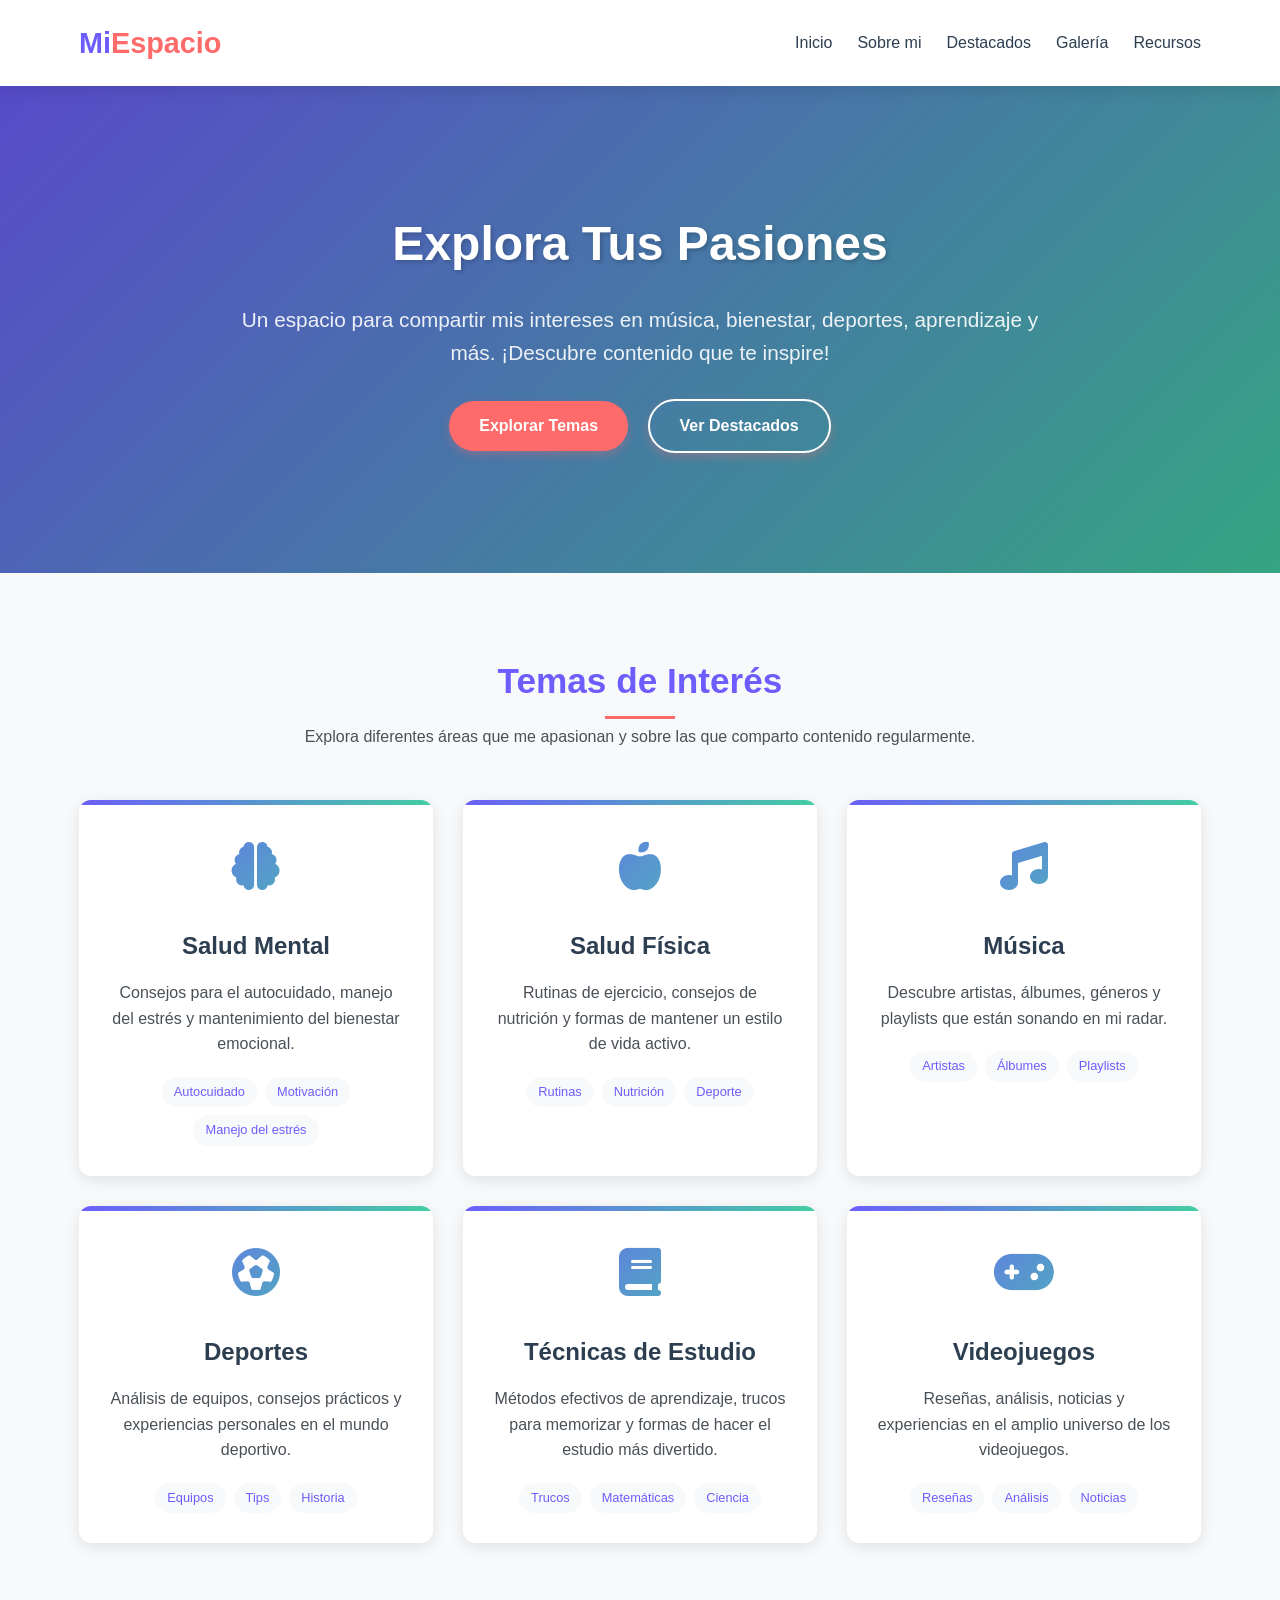
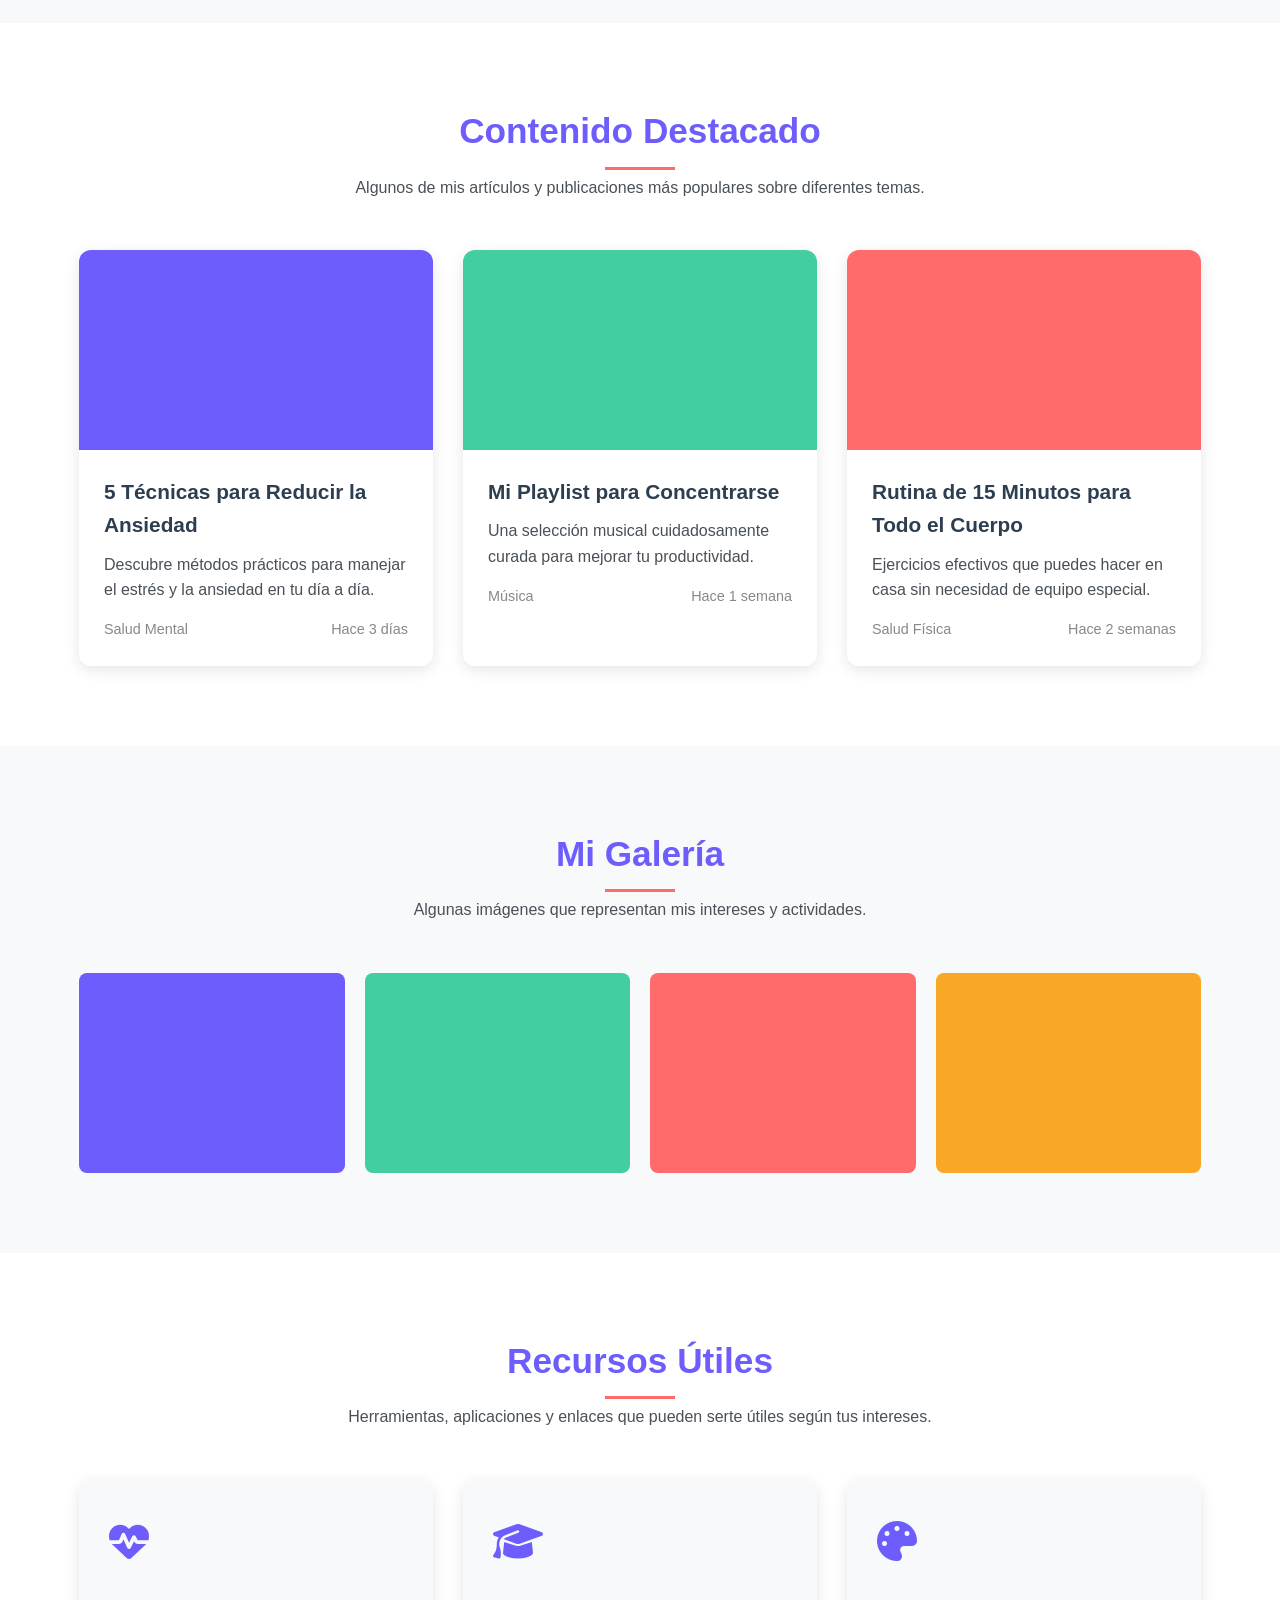
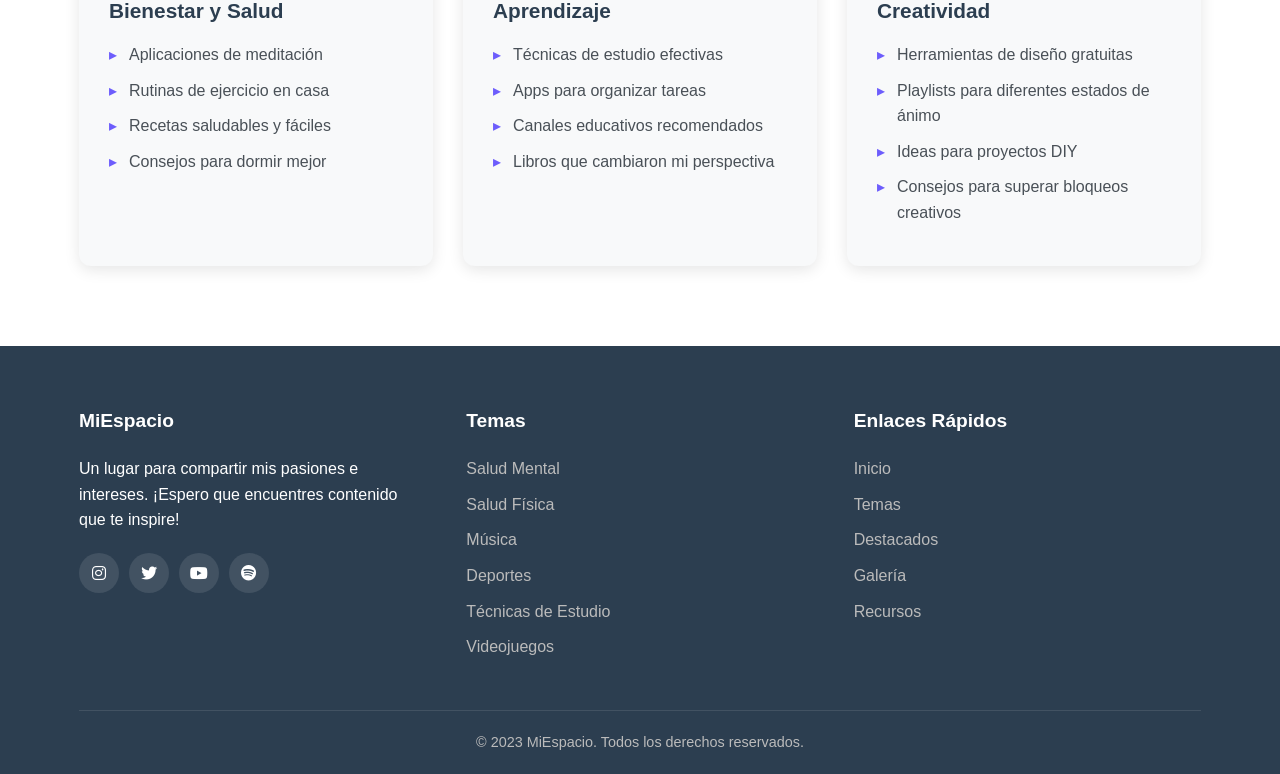
==== index.html @ 71ef2c60 "Add files via upload" ====
<!DOCTYPE html>
<html lang="es">
<head>
    <meta charset="UTF-8">
    <meta name="viewport" content="width=device-width, initial-scale=1.0">
    <title>D'Moda</title>
    <link rel="stylesheet" href="https://cdnjs.cloudflare.com/ajax/libs/font-awesome/6.4.0/css/all.min.css">
    <link rel="stylesheet" href="style.css">

</head>
<body>
    <!-- Encabezado -->
    <header>
        <div class="container">
            <div class="header-container">
                <a href="#" class="logo">Mi<span>Espacio</span></a>
                <ul class="nav-menu">
                    <li class="nav-item"><a href="#" class="nav-link">Inicio</a></li>
                    <li class="nav-item"><a href="#" class="nav-link">Sobre mi</a></li>
                    <li class="nav-item"><a href="#" class="nav-link">Destacados</a></li>
                    <li class="nav-item"><a href="#" class="nav-link">Galería</a></li>
                    <li class="nav-item"><a href="#" class="nav-link">Recursos</a></li>
                </ul>
            </div>
        </div>
    </header>

    <!-- Hero Section -->
    <div class="hero">
        <div class="container">
            <div class="hero-content">
                <h1 class="hero-title">Explora Tus Pasiones</h1>
                <p class="hero-text">Un espacio para compartir mis intereses en música, bienestar, deportes, aprendizaje y más. ¡Descubre contenido que te inspire!</p>
                <a href="#" class="btn">Explorar Temas</a>
                <a href="#" class="btn btn-outline">Ver Destacados</a>
            </div>
        </div>
    </div>

    <!-- Temas/Categorías -->
    <div class="section">
        <div class="container">
            <div class="section-title">
                <h2>Temas de Interés</h2>
                <p>Explora diferentes áreas que me apasionan y sobre las que comparto contenido regularmente.</p>
            </div>
            <div class="categories-grid">
                <div class="category-card">
                    <div class="category-icon">
                        <i class="fas fa-brain"></i>
                    </div>
                    <h3>Salud Mental</h3>
                    <p>Consejos para el autocuidado, manejo del estrés y mantenimiento del bienestar emocional.</p>
                    <div class="category-tags">
                        <span class="tag">Autocuidado</span>
                        <span class="tag">Motivación</span>
                        <span class="tag">Manejo del estrés</span>
                    </div>
                </div>
                <div class="category-card">
                    <div class="category-icon">
                        <i class="fas fa-apple-alt"></i>
                    </div>
                    <h3>Salud Física</h3>
                    <p>Rutinas de ejercicio, consejos de nutrición y formas de mantener un estilo de vida activo.</p>
                    <div class="category-tags">
                        <span class="tag">Rutinas</span>
                        <span class="tag">Nutrición</span>
                        <span class="tag">Deporte</span>
                    </div>
                </div>
                <div class="category-card">
                    <div class="category-icon">
                        <i class="fas fa-music"></i>
                    </div>
                    <h3>Música</h3>
                    <p>Descubre artistas, álbumes, géneros y playlists que están sonando en mi radar.</p>
                    <div class="category-tags">
                        <span class="tag">Artistas</span>
                        <span class="tag">Álbumes</span>
                        <span class="tag">Playlists</span>
                    </div>
                </div>
                <div class="category-card">
                    <div class="category-icon">
                        <i class="fas fa-futbol"></i>
                    </div>
                    <h3>Deportes</h3>
                    <p>Análisis de equipos, consejos prácticos y experiencias personales en el mundo deportivo.</p>
                    <div class="category-tags">
                        <span class="tag">Equipos</span>
                        <span class="tag">Tips</span>
                        <span class="tag">Historia</span>
                    </div>
                </div>
                <div class="category-card">
                    <div class="category-icon">
                        <i class="fas fa-book"></i>
                    </div>
                    <h3>Técnicas de Estudio</h3>
                    <p>Métodos efectivos de aprendizaje, trucos para memorizar y formas de hacer el estudio más divertido.</p>
                    <div class="category-tags">
                        <span class="tag">Trucos</span>
                        <span class="tag">Matemáticas</span>
                        <span class="tag">Ciencia</span>
                    </div>
                </div>
                <div class="category-card">
                    <div class="category-icon">
                        <i class="fas fa-gamepad"></i>
                    </div>
                    <h3>Videojuegos</h3>
                    <p>Reseñas, análisis, noticias y experiencias en el amplio universo de los videojuegos.</p>
                    <div class="category-tags">
                        <span class="tag">Reseñas</span>
                        <span class="tag">Análisis</span>
                        <span class="tag">Noticias</span>
                    </div>
                </div>
            </div>
        </div>
    </div>

    <!-- Destacados -->
    <div class="section resources">
        <div class="container">
            <div class="section-title">
                <h2>Contenido Destacado</h2>
                <p>Algunos de mis artículos y publicaciones más populares sobre diferentes temas.</p>
            </div>
            <div class="featured-grid">
                <div class="featured-card">
                    <div class="featured-img" style="background-color: #6d5dfc;"></div>
                    <div class="featured-content">
                        <h3>5 Técnicas para Reducir la Ansiedad</h3>
                        <p>Descubre métodos prácticos para manejar el estrés y la ansiedad en tu día a día.</p>
                        <div class="featured-meta">
                            <span>Salud Mental</span>
                            <span>Hace 3 días</span>
                        </div>
                    </div>
                </div>
                <div class="featured-card">
                    <div class="featured-img" style="background-color: #43cea2;"></div>
                    <div class="featured-content">
                        <h3>Mi Playlist para Concentrarse</h3>
                        <p>Una selección musical cuidadosamente curada para mejorar tu productividad.</p>
                        <div class="featured-meta">
                            <span>Música</span>
                            <span>Hace 1 semana</span>
                        </div>
                    </div>
                </div>
                <div class="featured-card">
                    <div class="featured-img" style="background-color: #ff6b6b;"></div>
                    <div class="featured-content">
                        <h3>Rutina de 15 Minutos para Todo el Cuerpo</h3>
                        <p>Ejercicios efectivos que puedes hacer en casa sin necesidad de equipo especial.</p>
                        <div class="featured-meta">
                            <span>Salud Física</span>
                            <span>Hace 2 semanas</span>
                        </div>
                    </div>
                </div>
            </div>
        </div>
    </div>

    <!-- Galería -->
    <div class="section">
        <div class="container">
            <div class="section-title">
                <h2>Mi Galería</h2>
                <p>Algunas imágenes que representan mis intereses y actividades.</p>
            </div>
            <div class="gallery-grid">
                <div class="gallery-item">
                    <div class="gallery-img" style="background-color: #6d5dfc;"></div>
                    <div class="gallery-overlay">
                        <i class="fas fa-search-plus"></i>
                    </div>
                </div>
                <div class="gallery-item">
                    <div class="gallery-img" style="background-color: #43cea2;"></div>
                    <div class="gallery-overlay">
                        <i class="fas fa-search-plus"></i>
                    </div>
                </div>
                <div class="gallery-item">
                    <div class="gallery-img" style="background-color: #ff6b6b;"></div>
                    <div class="gallery-overlay">
                        <i class="fas fa-search-plus"></i>
                    </div>
                </div>
                <div class="gallery-item">
                    <div class="gallery-img" style="background-color: #f9a826;"></div>
                    <div class="gallery-overlay">
                        <i class="fas fa-search-plus"></i>
                    </div>
                </div>
            </div>
        </div>
    </div>

    <!-- Recursos -->
    <div class="section resources">
        <div class="container">
            <div class="section-title">
                <h2>Recursos Útiles</h2>
                <p>Herramientas, aplicaciones y enlaces que pueden serte útiles según tus intereses.</p>
            </div>
            <div class="resources-grid">
                <div class="resource-card">
                    <div class="resource-icon">
                        <i class="fas fa-heartbeat"></i>
                    </div>
                    <h3>Bienestar y Salud</h3>
                    <ul class="resource-links">
                        <li><a href="#">Aplicaciones de meditación</a></li>
                        <li><a href="#">Rutinas de ejercicio en casa</a></li>
                        <li><a href="#">Recetas saludables y fáciles</a></li>
                        <li><a href="#">Consejos para dormir mejor</a></li>
                    </ul>
                </div>
                <div class="resource-card">
                    <div class="resource-icon">
                        <i class="fas fa-graduation-cap"></i>
                    </div>
                    <h3>Aprendizaje</h3>
                    <ul class="resource-links">
                        <li><a href="#">Técnicas de estudio efectivas</a></li>
                        <li><a href="#">Apps para organizar tareas</a></li>
                        <li><a href="#">Canales educativos recomendados</a></li>
                        <li><a href="#">Libros que cambiaron mi perspectiva</a></li>
                    </ul>
                </div>
                <div class="resource-card">
                    <div class="resource-icon">
                        <i class="fas fa-palette"></i>
                    </div>
                    <h3>Creatividad</h3>
                    <ul class="resource-links">
                        <li><a href="#">Herramientas de diseño gratuitas</a></li>
                        <li><a href="#">Playlists para diferentes estados de ánimo</a></li>
                        <li><a href="#">Ideas para proyectos DIY</a></li>
                        <li><a href="#">Consejos para superar bloqueos creativos</a></li>
                    </ul>
                </div>
            </div>
        </div>
    </div>

    <!-- Pie de página -->
    <footer>
        <div class="container">
            <div class="footer-container">
                <div class="footer-col">
                    <h3>MiEspacio</h3>
                    <p>Un lugar para compartir mis pasiones e intereses. ¡Espero que encuentres contenido que te inspire!</p>
                    <div class="social-links">
                        <a href="#" class="social-link"><i class="fab fa-instagram"></i></a>
                        <a href="#" class="social-link"><i class="fab fa-twitter"></i></a>
                        <a href="#" class="social-link"><i class="fab fa-youtube"></i></a>
                        <a href="#" class="social-link"><i class="fab fa-spotify"></i></a>
                    </div>
                </div>
                <div class="footer-col">
                    <h3>Temas</h3>
                    <ul class="footer-links">
                        <li><a href="#">Salud Mental</a></li>
                        <li><a href="#">Salud Física</a></li>
                        <li><a href="#">Música</a></li>
                        <li><a href="#">Deportes</a></li>
                        <li><a href="#">Técnicas de Estudio</a></li>
                        <li><a href="#">Videojuegos</a></li>
                    </ul>
                </div>
                <div class="footer-col">
                    <h3>Enlaces Rápidos</h3>
                    <ul class="footer-links">
                        <li><a href="#">Inicio</a></li>
                        <li><a href="#">Temas</a></li>
                        <li><a href="#">Destacados</a></li>
                        <li><a href="#">Galería</a></li>
                        <li><a href="#">Recursos</a></li>
                    </ul>
                </div>

            </div>
            <div class="copyright">
                <p>&copy; 2023 MiEspacio. Todos los derechos reservados.</p>
            </div>
        </div>
    </footer>
</body>
</html>
---- style.css ----
:root {
            --primary: #6d5dfc;
            --secondary: #43cea2;
            --accent: #ff6b6b;
            --light: #f8f9fa;
            --dark: #2c3e50;
            --text: #495057;
            --white: #ffffff;
            --shadow: 0 4px 15px rgba(0, 0, 0, 0.1);
            --transition: all 0.3s ease;
            --gradient: linear-gradient(135deg, var(--primary), var(--secondary));
        }
        
        * {
            margin: 0;
            padding: 0;
            box-sizing: border-box;
        }
        
        body {
            font-family: 'Segoe UI', Tahoma, Geneva, Verdana, sans-serif;
            line-height: 1.6;
            color: var(--text);
            background-color: var(--light);
        }
        
        .container {
            width: 90%;
            max-width: 1200px;
            margin: 0 auto;
            padding: 0 15px;
        }
        
        /* Encabezado */
        header {
            background-color: var(--white);
            box-shadow: var(--shadow);
            position: sticky;
            top: 0;
            z-index: 100;
        }
        
        .header-container {
            display: flex;
            justify-content: space-between;
            align-items: center;
            padding: 20px 0;
        }
        
        .logo {
            font-size: 1.8rem;
            font-weight: 700;
            color: var(--primary);
            text-decoration: none;
        }
        
        .logo span {
            color: var(--accent);
        }
        
        .nav-menu {
            display: flex;
            list-style: none;
        }
        
        .nav-item {
            margin-left: 25px;
        }
        
        .nav-link {
            text-decoration: none;
            color: var(--dark);
            font-weight: 500;
            transition: var(--transition);
            position: relative;
        }
        
        .nav-link:hover {
            color: var(--primary);
        }
        
        .nav-link::after {
            content: '';
            position: absolute;
            width: 0;
            height: 2px;
            bottom: -5px;
            left: 0;
            background-color: var(--primary);
            transition: var(--transition);
        }
        
        .nav-link:hover::after {
            width: 100%;
        }
        
        /* Hero Section */
        .hero {
            background: var(--gradient), url('https://source.unsplash.com/random/1600x900') no-repeat center center/cover;
            color: var(--white);
            padding: 120px 0;
            text-align: center;
            position: relative;
            overflow: hidden;
        }
        
        .hero::before {
            content: '';
            position: absolute;
            top: 0;
            left: 0;
            width: 100%;
            height: 100%;
            background: rgba(0, 0, 0, 0.2);
        }
        
        .hero-content {
            max-width: 800px;
            margin: 0 auto;
            position: relative;
            z-index: 1;
        }
        
        .hero-title {
            font-size: 3rem;
            margin-bottom: 20px;
            text-shadow: 2px 2px 4px rgba(0, 0, 0, 0.2);
        }
        
        .hero-text {
            font-size: 1.3rem;
            margin-bottom: 30px;
            opacity: 0.9;
        }
        
        .btn {
            display: inline-block;
            background-color: var(--accent);
            color: var(--white);
            padding: 12px 30px;
            border-radius: 50px;
            text-decoration: none;
            font-weight: 600;
            transition: var(--transition);
            border: none;
            cursor: pointer;
            box-shadow: 0 4px 10px rgba(255, 107, 107, 0.3);
        }
        
        .btn:hover {
            background-color: #ff5252;
            transform: translateY(-3px);
            box-shadow: 0 6px 15px rgba(255, 107, 107, 0.4);
        }
        
        .btn-outline {
            background-color: transparent;
            border: 2px solid var(--white);
            margin-left: 15px;
        }
        
        .btn-outline:hover {
            background-color: var(--white);
            color: var(--primary);
        }
        
        /* Secciones generales */
        .section {
            padding: 80px 0;
        }
        
        .section-title {
            text-align: center;
            margin-bottom: 50px;
        }
        
        .section-title h2 {
            font-size: 2.2rem;
            color: var(--primary);
            margin-bottom: 15px;
            position: relative;
            display: inline-block;
        }
        
        .section-title h2::after {
            content: '';
            position: absolute;
            width: 70px;
            height: 3px;
            background-color: var(--accent);
            bottom: -10px;
            left: 50%;
            transform: translateX(-50%);
        }
        
        .section-title p {
            color: var(--text);
            max-width: 700px;
            margin: 0 auto;
        }
        
        /* Temas/Categorías */
        .categories-grid {
            display: grid;
            grid-template-columns: repeat(auto-fit, minmax(280px, 1fr));
            gap: 30px;
        }
        
        .category-card {
            background-color: var(--white);
            border-radius: 12px;
            padding: 30px;
            box-shadow: var(--shadow);
            transition: var(--transition);
            text-align: center;
            position: relative;
            overflow: hidden;
        }
        
        .category-card::before {
            content: '';
            position: absolute;
            top: 0;
            left: 0;
            width: 100%;
            height: 5px;
            background: var(--gradient);
        }
        
        .category-card:hover {
            transform: translateY(-10px);
            box-shadow: 0 15px 30px rgba(0, 0, 0, 0.15);
        }
        
        .category-icon {
            font-size: 3rem;
            margin-bottom: 20px;
            background: var(--gradient);
            -webkit-background-clip: text;
            background-clip: text;
            color: transparent;
        }
        
        .category-card h3 {
            font-size: 1.5rem;
            margin-bottom: 15px;
            color: var(--dark);
        }
        
        .category-card p {
            margin-bottom: 20px;
        }
        
        .category-tags {
            display: flex;
            flex-wrap: wrap;
            justify-content: center;
            gap: 8px;
        }
        
        .tag {
            background-color: var(--light);
            color: var(--primary);
            padding: 5px 12px;
            border-radius: 20px;
            font-size: 0.8rem;
            font-weight: 500;
        }
        
        /* Destacados */
        .featured-grid {
            display: grid;
            grid-template-columns: repeat(auto-fit, minmax(300px, 1fr));
            gap: 30px;
        }
        
        .featured-card {
            background-color: var(--white);
            border-radius: 12px;
            overflow: hidden;
            box-shadow: var(--shadow);
            transition: var(--transition);
        }
        
        .featured-card:hover {
            transform: translateY(-5px);
            box-shadow: 0 15px 30px rgba(0, 0, 0, 0.15);
        }
        
        .featured-img {
            height: 200px;
            background-color: #ddd;
            background-size: cover;
            background-position: center;
        }
        
        .featured-content {
            padding: 25px;
        }
        
        .featured-content h3 {
            font-size: 1.3rem;
            margin-bottom: 10px;
            color: var(--dark);
        }
        
        .featured-content p {
            margin-bottom: 15px;
            color: var(--text);
        }
        
        .featured-meta {
            display: flex;
            justify-content: space-between;
            color: #888;
            font-size: 0.9rem;
        }
        
        /* Galería */
        .gallery-grid {
            display: grid;
            grid-template-columns: repeat(auto-fill, minmax(250px, 1fr));
            gap: 20px;
        }
        
        .gallery-item {
            height: 200px;
            border-radius: 8px;
            overflow: hidden;
            position: relative;
            cursor: pointer;
        }
        
        .gallery-img {
            width: 100%;
            height: 100%;
            object-fit: cover;
            transition: var(--transition);
        }
        
        .gallery-item:hover .gallery-img {
            transform: scale(1.1);
        }
        
        .gallery-overlay {
            position: absolute;
            top: 0;
            left: 0;
            width: 100%;
            height: 100%;
            background: rgba(0, 0, 0, 0.5);
            display: flex;
            align-items: center;
            justify-content: center;
            opacity: 0;
            transition: var(--transition);
        }
        
        .gallery-item:hover .gallery-overlay {
            opacity: 1;
        }
        
        .gallery-overlay i {
            color: white;
            font-size: 2rem;
        }
        
        /* Recursos */
        .resources {
            background-color: var(--white);
        }
        
        .resources-grid {
            display: grid;
            grid-template-columns: repeat(auto-fit, minmax(300px, 1fr));
            gap: 30px;
        }
        
        .resource-card {
            background-color: var(--light);
            border-radius: 12px;
            padding: 30px;
            box-shadow: var(--shadow);
            transition: var(--transition);
        }
        
        .resource-card:hover {
            transform: translateY(-5px);
        }
        
        .resource-icon {
            font-size: 2.5rem;
            color: var(--primary);
            margin-bottom: 20px;
        }
        
        .resource-card h3 {
            font-size: 1.3rem;
            margin-bottom: 15px;
            color: var(--dark);
        }
        
        .resource-links {
            list-style: none;
        }
        
        .resource-links li {
            margin-bottom: 10px;
            padding-left: 20px;
            position: relative;
        }
        
        .resource-links li::before {
            content: '▸';
            position: absolute;
            left: 0;
            color: var(--primary);
        }
        
        .resource-links a {
            color: var(--text);
            text-decoration: none;
            transition: var(--transition);
        }
        
        .resource-links a:hover {
            color: var(--primary);
            padding-left: 5px;
        }
        
        /* Pie de página */
        footer {
            background-color: var(--dark);
            color: var(--white);
            padding: 60px 0 20px;
        }
        
        .footer-container {
            display: grid;
            grid-template-columns: repeat(auto-fit, minmax(200px, 1fr));
            gap: 40px;
            margin-bottom: 40px;
        }
        
        .footer-col h3 {
            color: var(--white);
            margin-bottom: 20px;
            font-size: 1.2rem;
        }
        
        .footer-links {
            list-style: none;
        }
        
        .footer-links li {
            margin-bottom: 10px;
        }
        
        .footer-links a {
            color: #bbb;
            text-decoration: none;
            transition: var(--transition);
        }
        
        .footer-links a:hover {
            color: var(--white);
            padding-left: 5px;
        }
        
        .social-links {
            display: flex;
            margin-top: 20px;
        }
        
        .social-link {
            width: 40px;
            height: 40px;
            border-radius: 50%;
            background-color: rgba(255, 255, 255, 0.1);
            display: flex;
            align-items: center;
            justify-content: center;
            margin-right: 10px;
            color: var(--white);
            text-decoration: none;
            transition: var(--transition);
        }
        
        .social-link:hover {
            background-color: var(--primary);
            transform: translateY(-3px);
        }
        
        .copyright {
            text-align: center;
            padding-top: 20px;
            border-top: 1px solid rgba(255, 255, 255, 0.1);
            color: #bbb;
            font-size: 0.9rem;
        }
        
        /* Responsive */
        @media (max-width: 768px) {
            .header-container {
                flex-direction: column;
                text-align: center;
            }
            
            .nav-menu {
                margin-top: 20px;
                flex-wrap: wrap;
                justify-content: center;
            }
            
            .nav-item {
                margin: 0 10px 10px;
            }
            
            .hero-title {
                font-size: 2.2rem;
            }
            
            .hero-text {
                font-size: 1.1rem;
            }
            
            .btn-outline {
                margin-left: 0;
                margin-top: 15px;
                display: block;
            }
        }
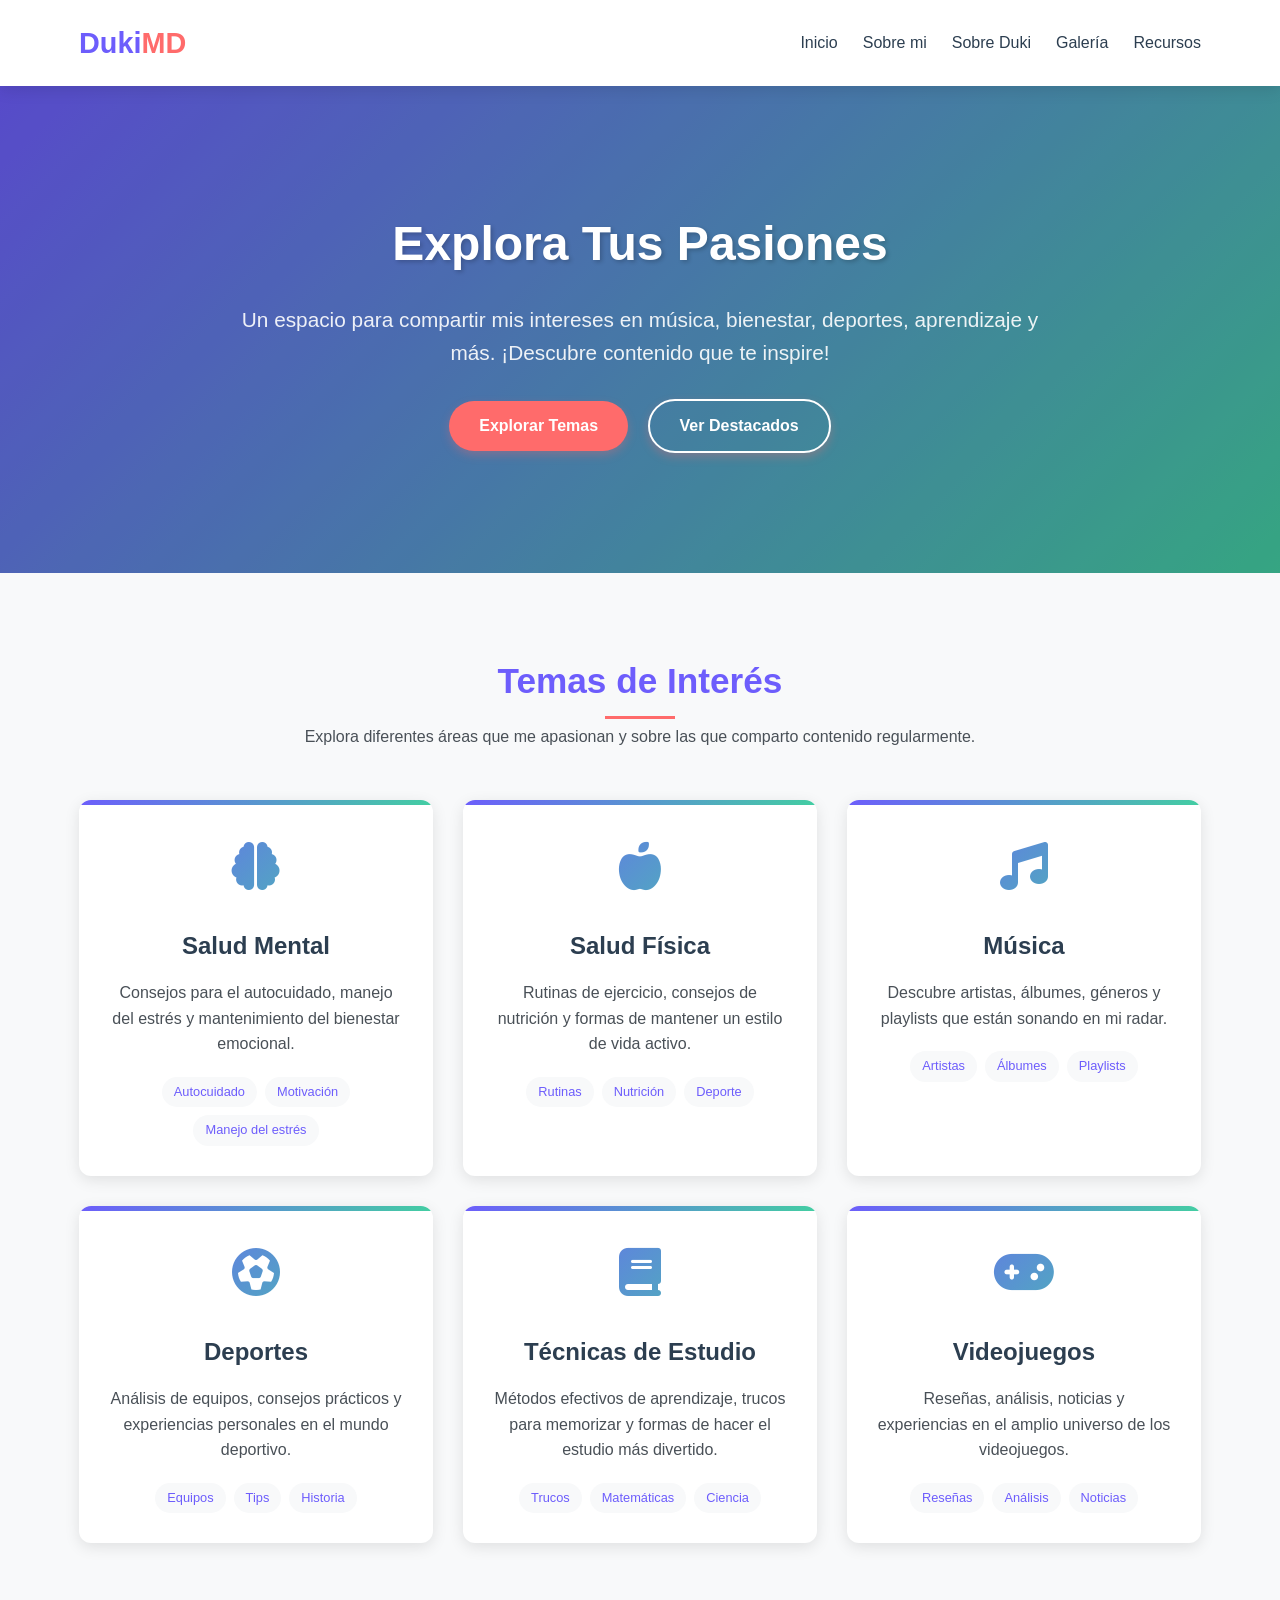
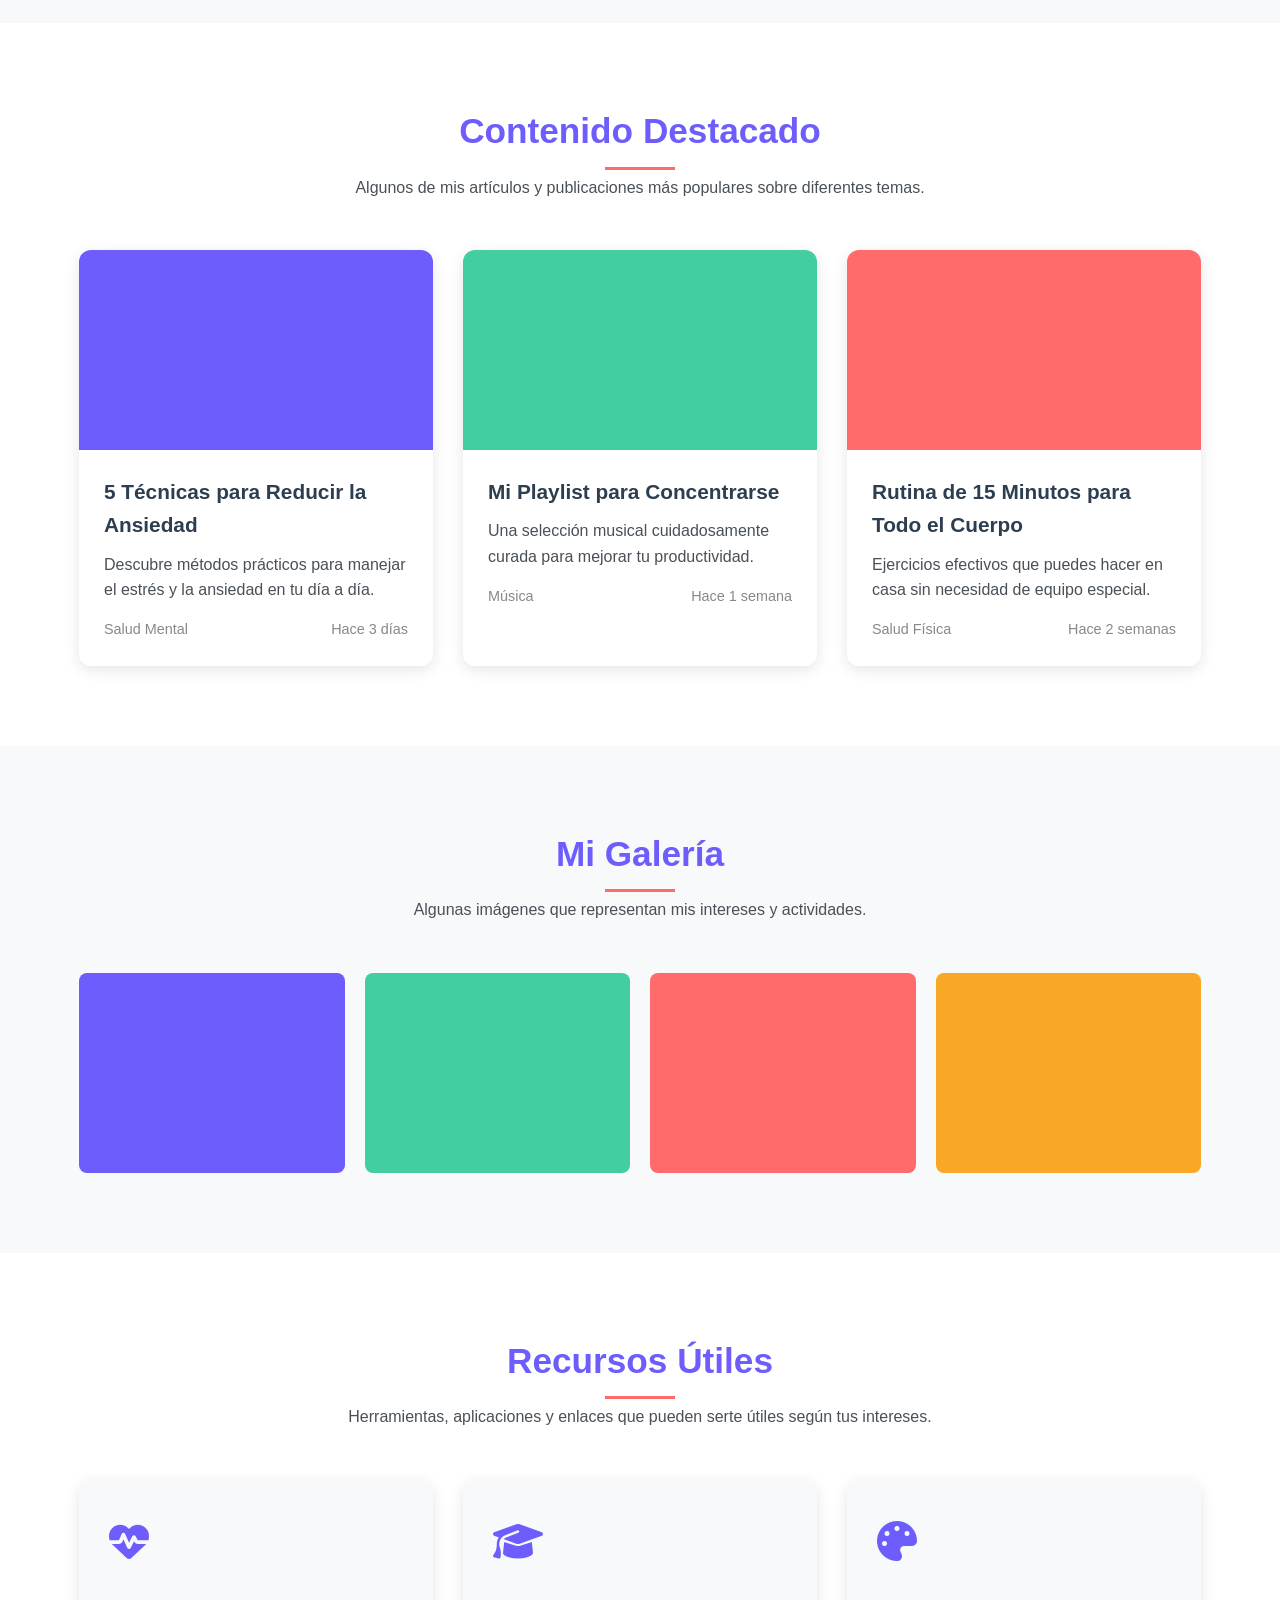
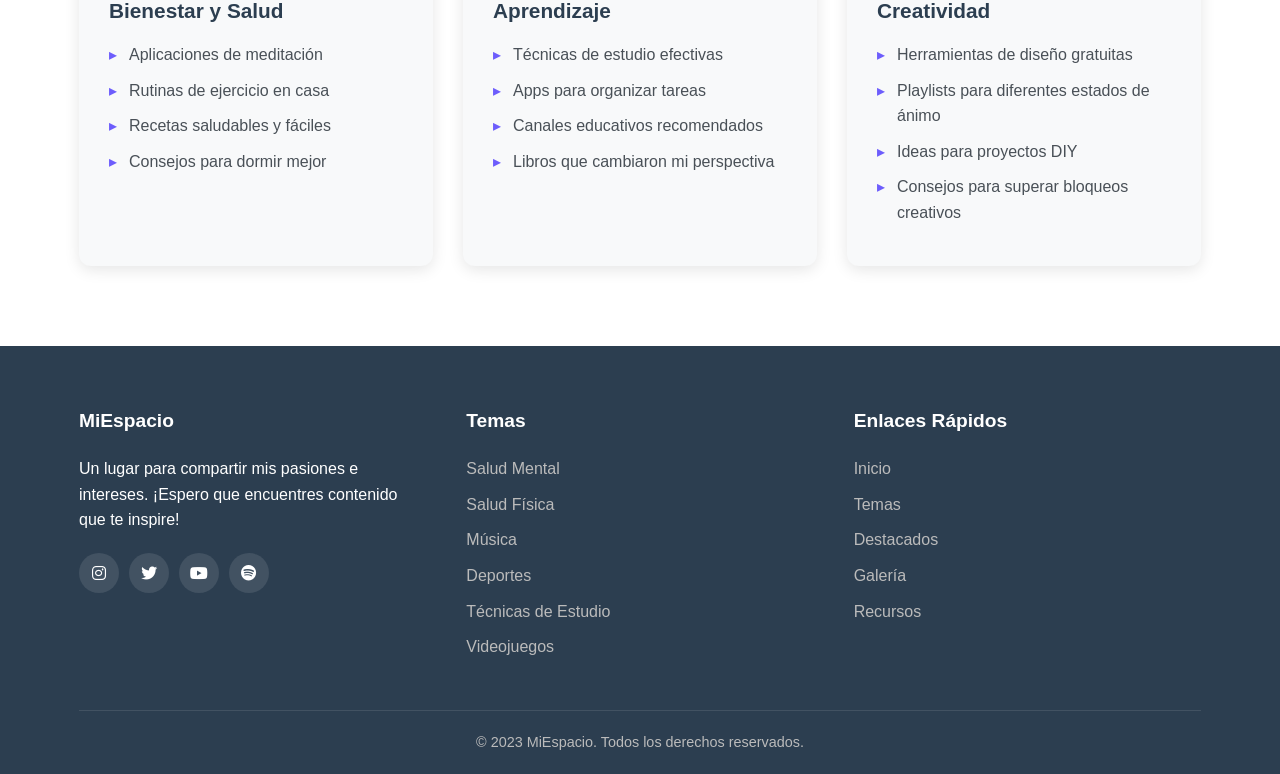
==== commit 18a2a3bd: "Add files via upload" ====
--- a/index.html
+++ b/index.html
@@ -13,11 +13,11 @@
     <header>
         <div class="container">
             <div class="header-container">
-                <a href="#" class="logo">Mi<span>Espacio</span></a>
+                <a href="#" class="logo">Duki<span>MD</span></a>
                 <ul class="nav-menu">
                     <li class="nav-item"><a href="#" class="nav-link">Inicio</a></li>
                     <li class="nav-item"><a href="#" class="nav-link">Sobre mi</a></li>
-                    <li class="nav-item"><a href="#" class="nav-link">Destacados</a></li>
+                    <li class="nav-item"><a href="#" class="nav-link">Sobre Duki</a></li>
                     <li class="nav-item"><a href="#" class="nav-link">Galería</a></li>
                     <li class="nav-item"><a href="#" class="nav-link">Recursos</a></li>
                 </ul>
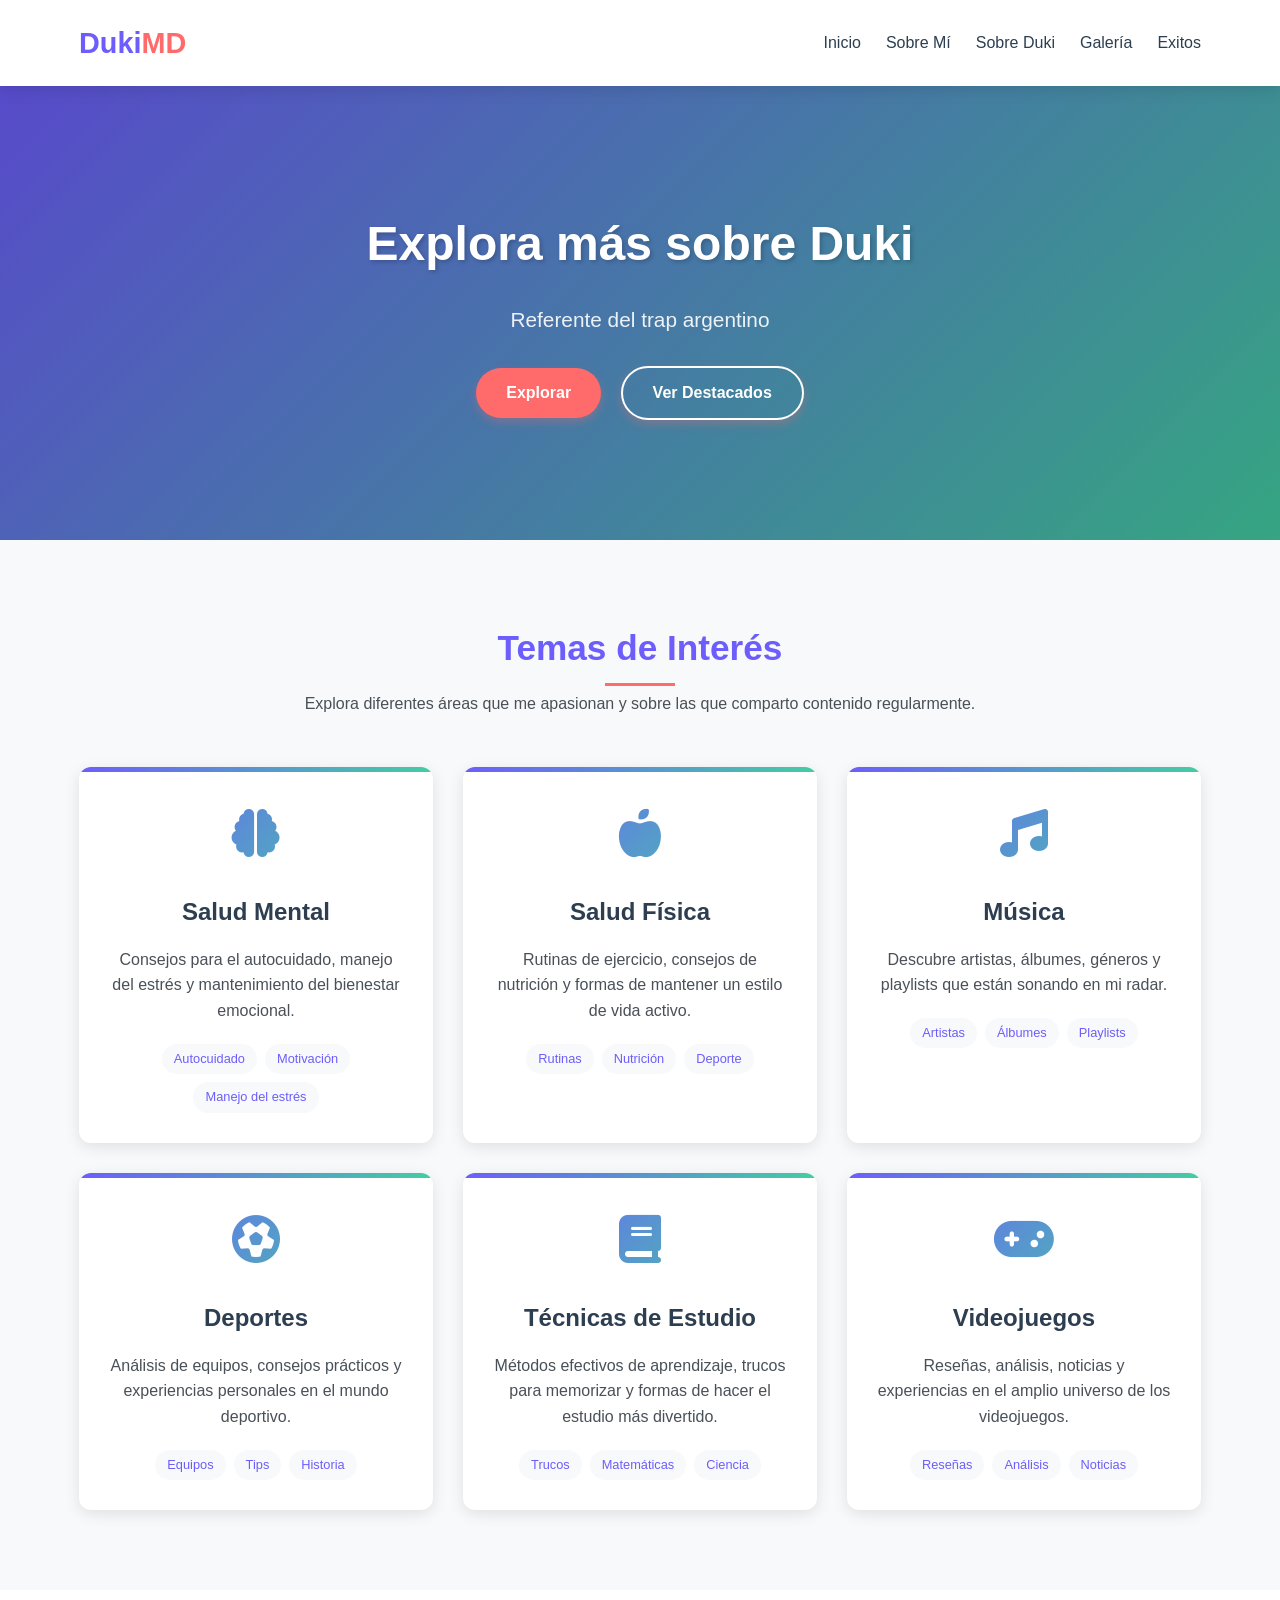
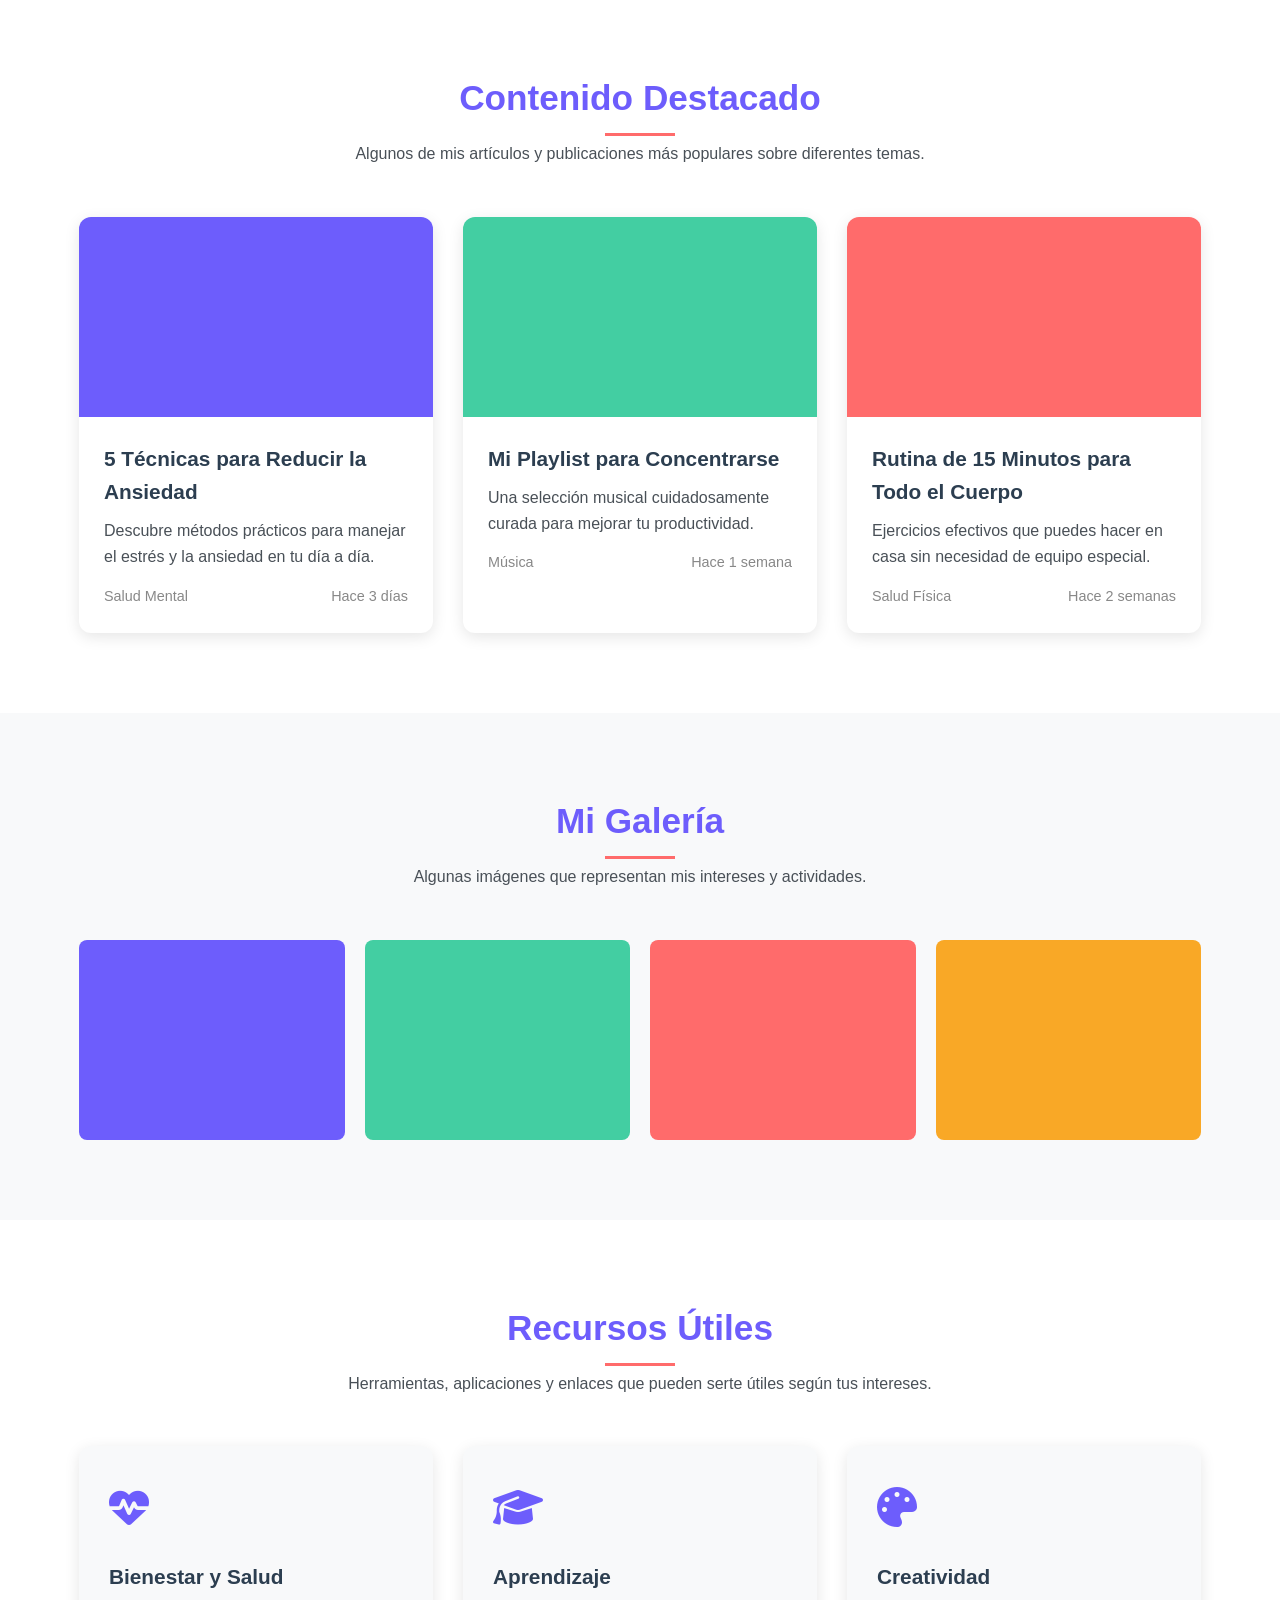
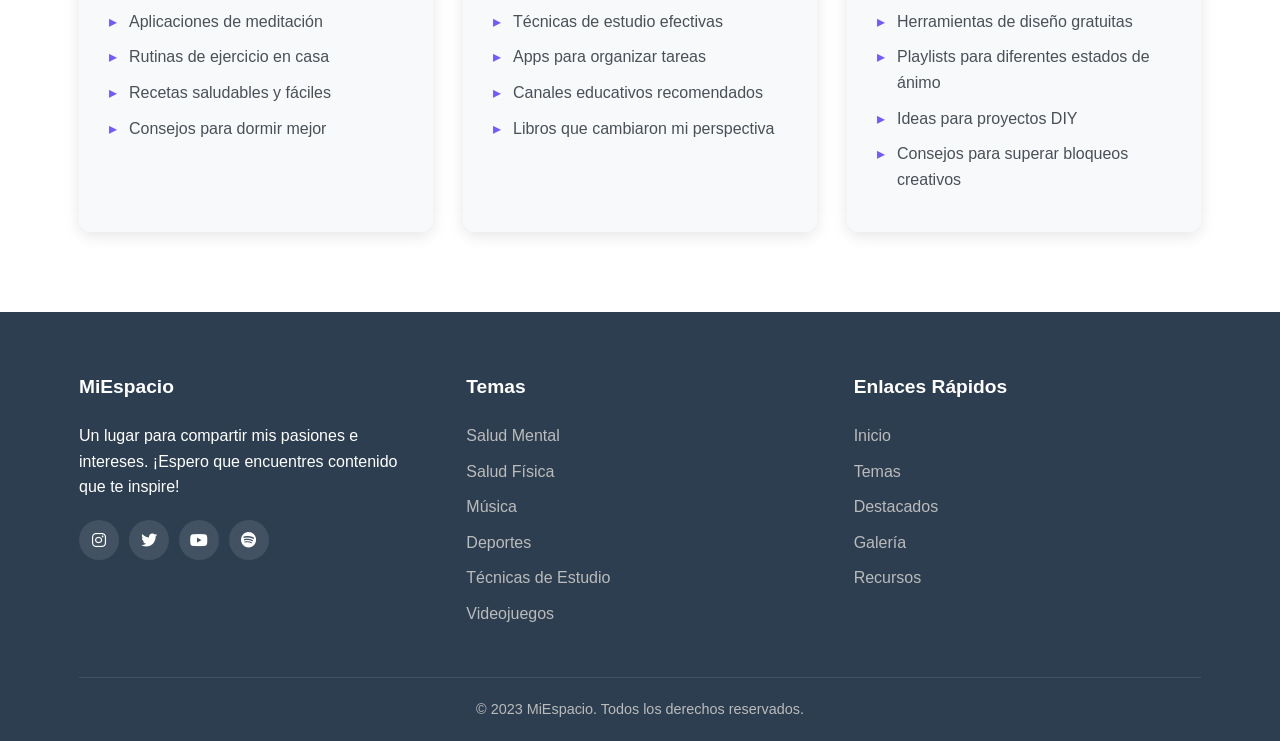
==== commit 67fd9845: "Add files via upload" ====
--- a/index.html
+++ b/index.html
@@ -15,11 +15,11 @@
             <div class="header-container">
                 <a href="#" class="logo">Duki<span>MD</span></a>
                 <ul class="nav-menu">
-                    <li class="nav-item"><a href="#" class="nav-link">Inicio</a></li>
-                    <li class="nav-item"><a href="#" class="nav-link">Sobre mi</a></li>
+                <li class="nav-item"><a href="index.html" class="nav-link">Inicio</a></li>
+                <li class="nav-item"><a href="aboutme.html" class="nav-link">Sobre Mí</a></li>
                     <li class="nav-item"><a href="#" class="nav-link">Sobre Duki</a></li>
                     <li class="nav-item"><a href="#" class="nav-link">Galería</a></li>
-                    <li class="nav-item"><a href="#" class="nav-link">Recursos</a></li>
+                    <li class="nav-item"><a href="#" class="nav-link">Exitos</a></li>
                 </ul>
             </div>
         </div>
@@ -29,9 +29,9 @@
     <div class="hero">
         <div class="container">
             <div class="hero-content">
-                <h1 class="hero-title">Explora Tus Pasiones</h1>
-                <p class="hero-text">Un espacio para compartir mis intereses en música, bienestar, deportes, aprendizaje y más. ¡Descubre contenido que te inspire!</p>
-                <a href="#" class="btn">Explorar Temas</a>
+                <h1 class="hero-title">Explora más sobre Duki</h1>
+                <p class="hero-text">Referente del trap argentino</p>
+                <a href="#" class="btn">Explorar </a>
                 <a href="#" class="btn btn-outline">Ver Destacados</a>
             </div>
         </div>
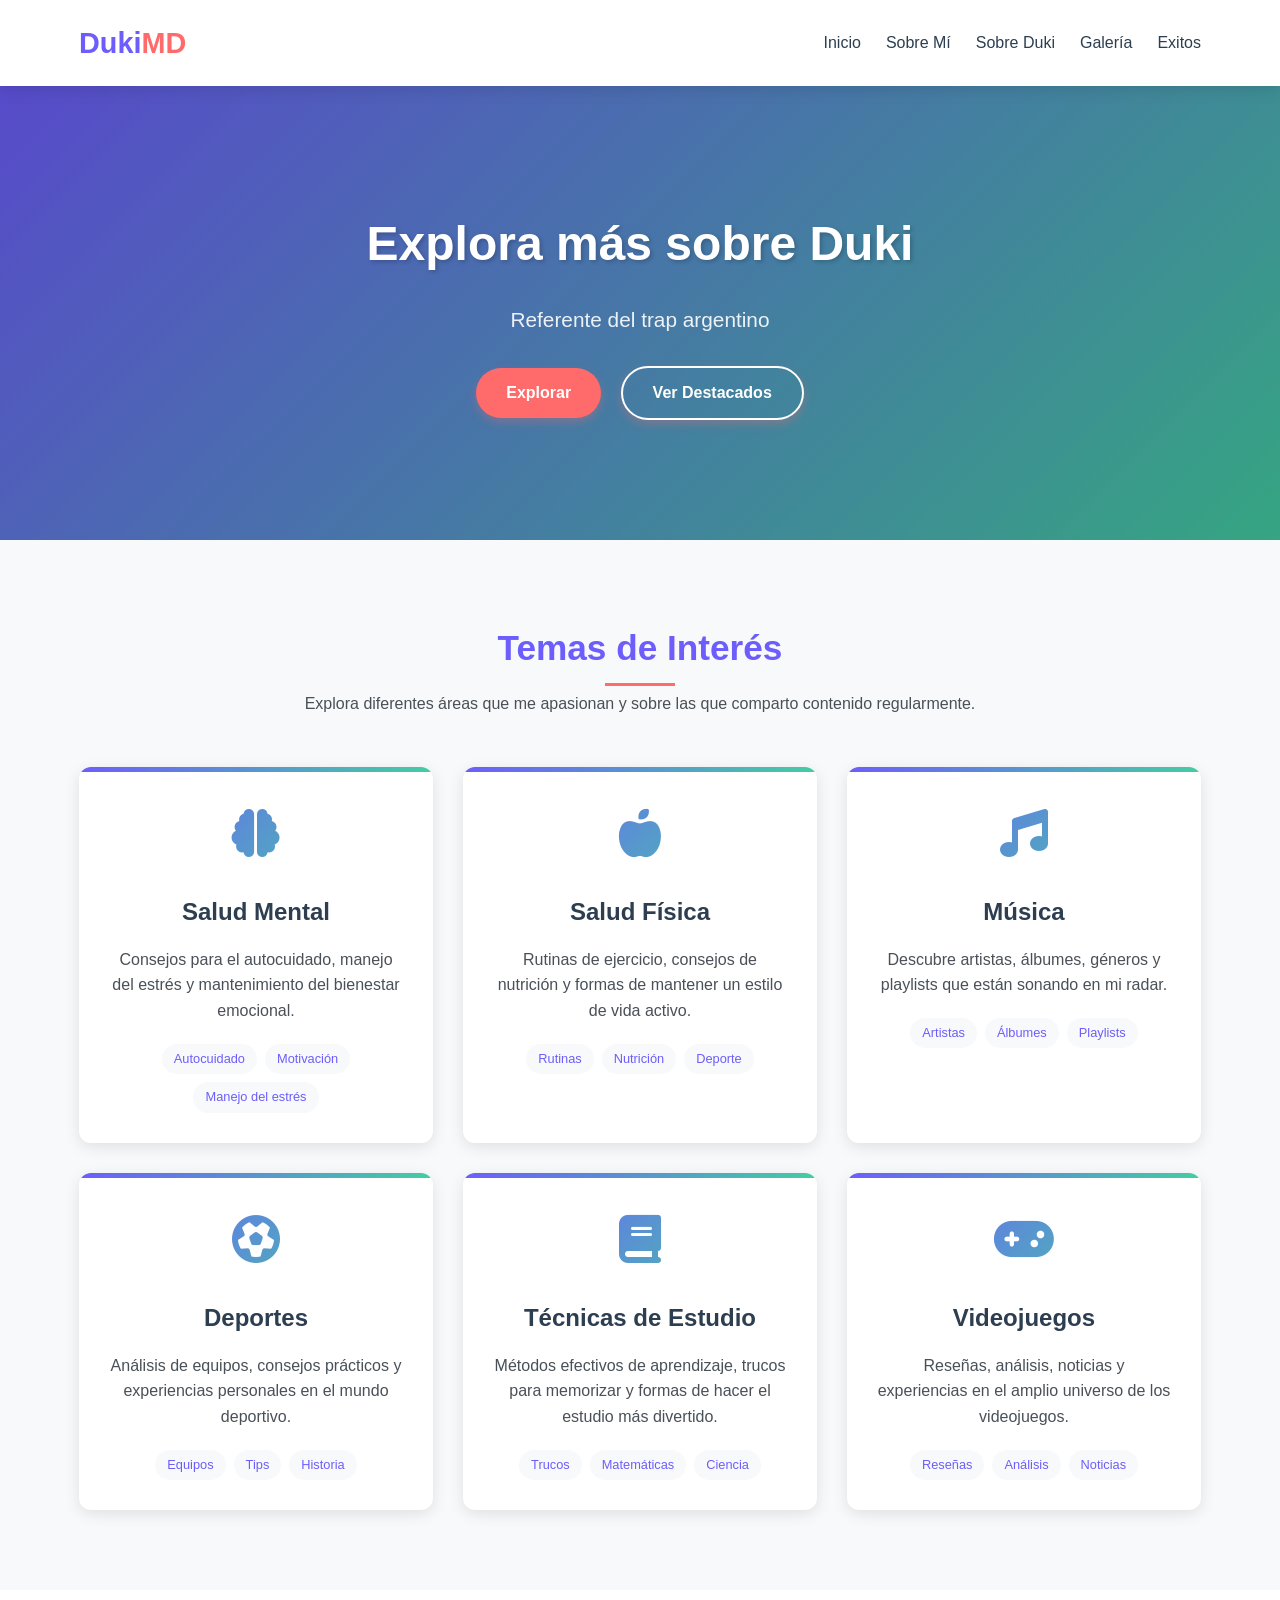
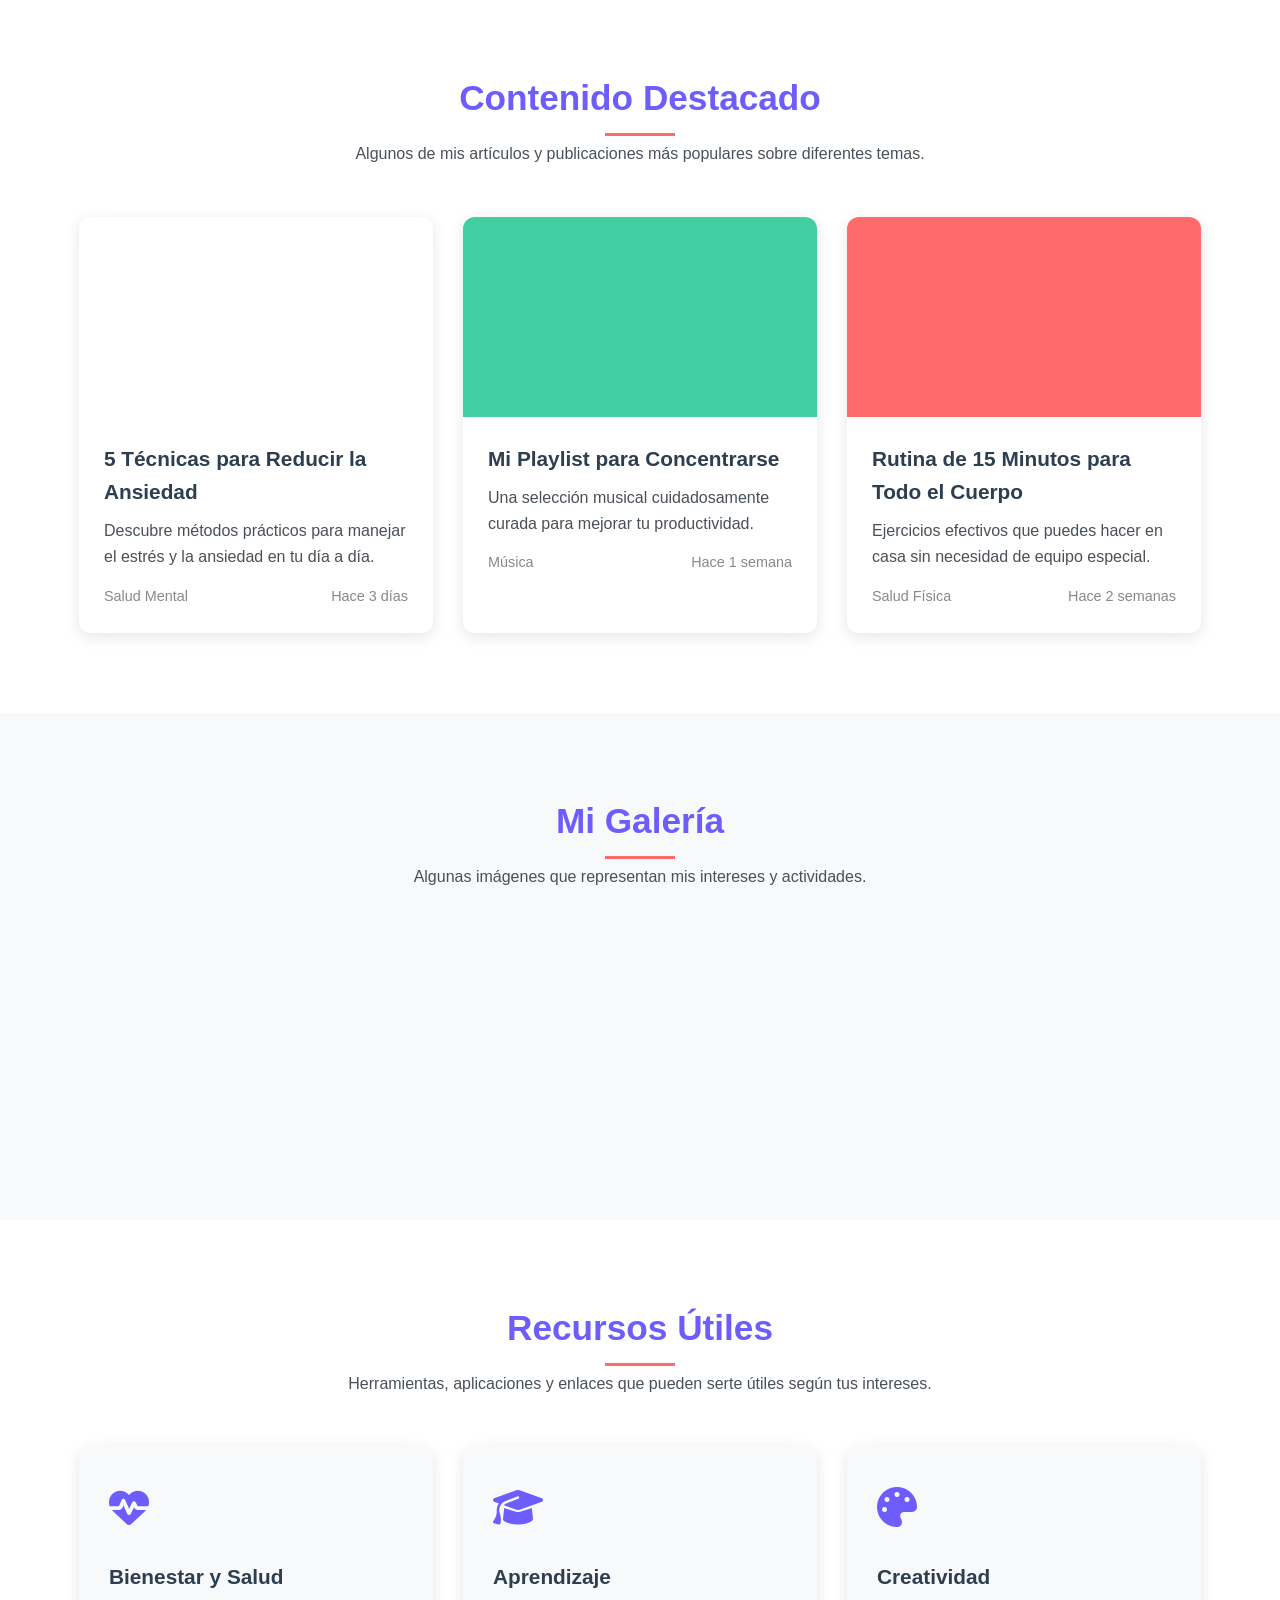
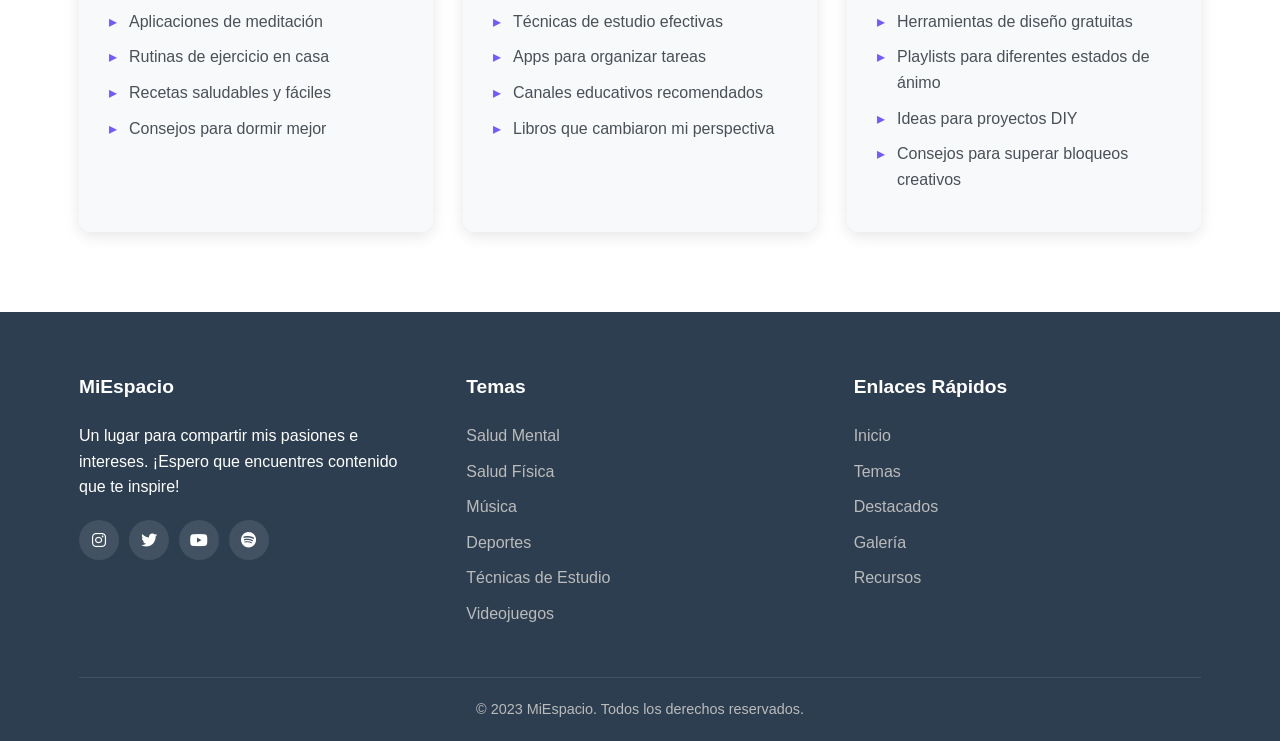
==== commit 33258403: "Add files via upload" ====
--- a/index.html
+++ b/index.html
@@ -130,7 +130,7 @@
             </div>
             <div class="featured-grid">
                 <div class="featured-card">
-                    <div class="featured-img" style="background-color: #6d5dfc;"></div>
+                    <div class="featured-img" style="height: fit-content width: fit-content; ba;"></div>
                     <div class="featured-content">
                         <h3>5 Técnicas para Reducir la Ansiedad</h3>
                         <p>Descubre métodos prácticos para manejar el estrés y la ansiedad en tu día a día.</p>
--- a/style.css
+++ b/style.css
@@ -289,7 +289,6 @@
         
         .featured-img {
             height: 200px;
-            background-color: #ddd;
             background-size: cover;
             background-position: center;
         }
@@ -332,10 +331,10 @@
         }
         
         .gallery-img {
-            width: 100%;
-            height: 100%;
-            object-fit: cover;
-            transition: var(--transition);
+            width: 100px
+            height: 200px;
+            background-size: cover;
+            
         }
         
         .gallery-item:hover .gallery-img {
